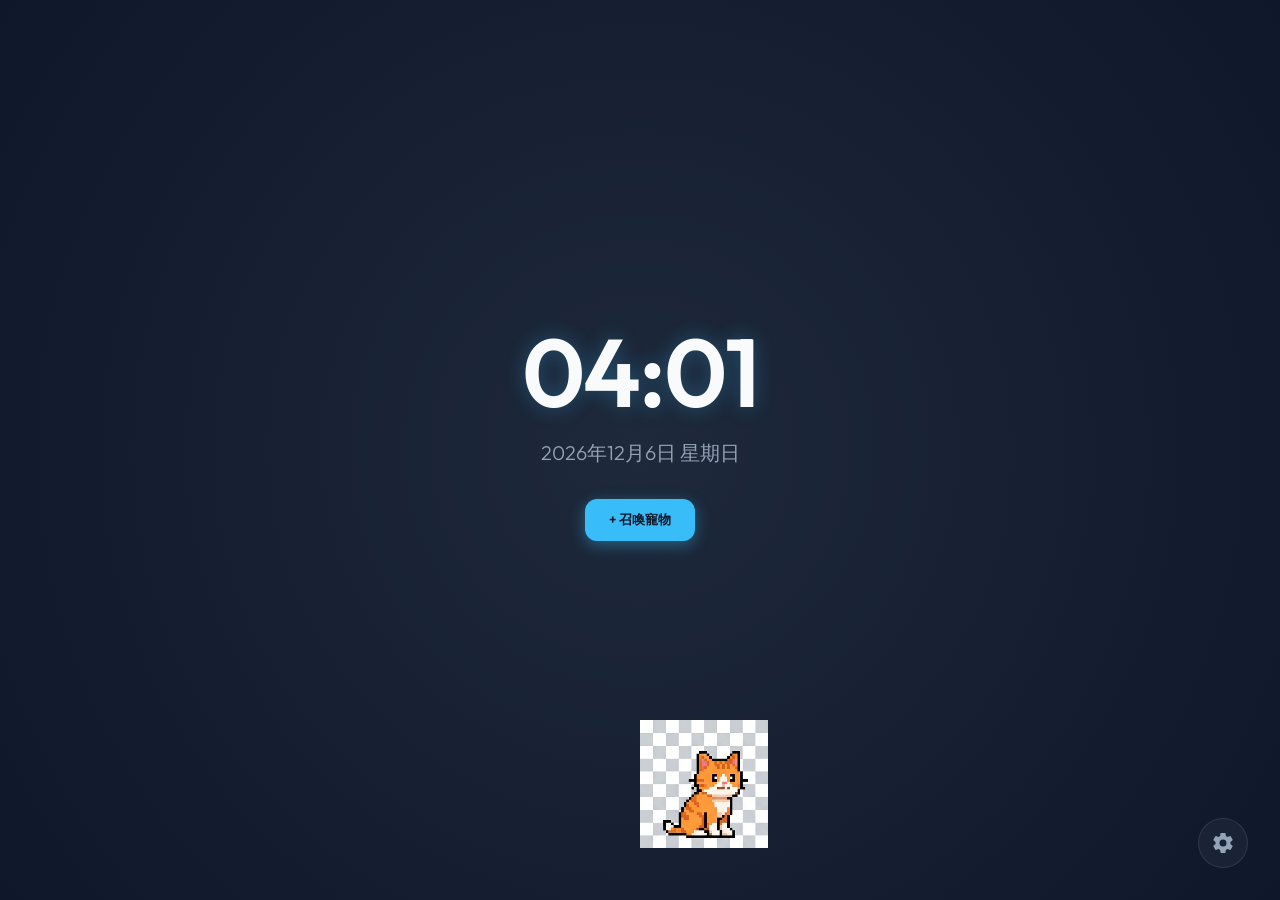
==== newtab.html @ bd4a32f1 "為新標籤頁瀏覽器擴充功能實現核心寵物引擎、狀態管理和基本使用者介面" ====
<!DOCTYPE html>
<html lang="zh-TW">
<head>
    <meta charset="UTF-8">
    <meta name="viewport" content="width=device-width, initial-scale=1.0">
    <title>Pixel Tab Pet - 新分頁</title>
    <link rel="stylesheet" href="styles/newtab.css">
    <link rel="stylesheet" href="styles/pet.css">
    <link href="https://fonts.googleapis.com/css2?family=Outfit:wght@300;400;600&display=swap" rel="stylesheet">
</head>
<body>
    <div id="app">
        <!-- 背景圖層 -->
        <div id="background-layer"></div>

        <!-- 主內容區 -->
        <main>
            <div id="clock-container">
                <h1 id="time">00:00</h1>
                <p id="date">2026年5月13日 星期三</p>
            </div>

            <div id="pet-stage">
                <!-- 寵物將由此動態生成 -->
            </div>

            <div id="action-bar">
                <button id="add-pet-btn" class="action-btn">
                    <span>+ 召喚寵物</span>
                </button>
            </div>

            <div id="shortcuts">
                <!-- 快捷入口將由 JS 動態生成或預留 -->
            </div>
        </main>

        <!-- 設定面板按鈕 -->
        <button id="settings-toggle" aria-label="開啟設定">
            <svg viewBox="0 0 24 24" width="24" height="24">
                <path fill="currentColor" d="M12,15.5A3.5,3.5 0 0,1 8.5,12A3.5,3.5 0 0,1 12,8.5A3.5,3.5 0 0,1 15.5,12A3.5,3.5 0 0,1 12,15.5M19.43,12.97C19.47,12.65 19.5,12.33 19.5,12C19.5,11.67 19.47,11.35 19.43,11.03L21.54,9.37C21.73,9.22 21.78,8.95 21.66,8.73L19.66,5.27C19.54,5.05 19.27,4.97 19.05,5.05L16.56,6.05C16.04,5.66 15.47,5.32 14.87,5.07L14.5,2.42C14.46,2.18 14.25,2 14,2H10C9.75,2 9.54,2.18 9.5,2.42L9.13,5.07C8.53,5.32 7.96,5.66 7.44,6.05L4.95,5.05C4.73,4.97 4.46,5.05 4.34,5.27L2.34,8.73C2.22,8.95 2.27,9.22 2.46,9.37L4.57,11.03C4.53,11.35 4.5,11.67 4.5,12C4.5,12.33 4.53,12.65 4.57,12.97L2.46,14.63C2.27,14.78 2.22,15.05 2.34,15.27L4.34,18.73C4.46,18.95 4.73,19.03 4.95,18.95L7.44,17.95C7.96,18.34 8.53,18.68 9.13,18.93L9.5,21.58C9.54,21.82 9.75,22 10,22H14C14.25,22 14.46,21.82 14.5,21.58L14.87,18.93C15.47,18.68 16.04,18.34 16.56,17.95L19.05,18.95C19.27,19.03 19.54,18.95 19.66,18.73L21.66,15.27C21.78,15.05 21.73,14.78 21.54,14.63L19.43,12.97Z" />
            </svg>
        </button>

        <!-- 設定面板 -->
        <div id="settings-panel" class="hidden">
            <h2>個人化設定</h2>
            <div class="setting-group">
                <label>寵物管理</label>
                <div id="pet-list-admin">
                    <!-- 由 JS 動態生成 -->
                </div>
            </div>
            <div class="setting-group">
                <label>背景主題</label>
                <div class="bg-selector">
                    <button class="bg-option active" data-bg="default">預設深色</button>
                    <button class="bg-option" data-bg="cozy-room">溫馨小屋</button>
                    <button class="bg-option" data-bg="pixel-forest">像素森林</button>
                </div>
            </div>
            <button id="settings-close">關閉</button>
        </div>
    </div>

    <script src="scripts/state.js"></script>
    <script src="scripts/pet-engine.js"></script>
    <script src="scripts/newtab.js"></script>
</body>
</html>
---- styles/newtab.css ----
:root {
    --bg-color: #0f172a;
    --text-primary: #f8fafc;
    --text-secondary: #94a3b8;
    --accent-color: #38bdf8;
    --glass-bg: rgba(30, 41, 59, 0.7);
    --glass-border: rgba(255, 255, 255, 0.1);
    --panel-blur: 12px;
}

* {
    margin: 0;
    padding: 0;
    box-sizing: border-box;
}

body {
    font-family: 'Outfit', sans-serif;
    background-color: var(--bg-color);
    color: var(--text-primary);
    overflow: hidden;
    height: 100vh;
    display: flex;
    justify-content: center;
    align-items: center;
}

#app {
    width: 100%;
    height: 100%;
    position: relative;
    display: flex;
    flex-direction: column;
    justify-content: center;
    align-items: center;
}

#background-layer {
    position: absolute;
    top: 0;
    left: 0;
    width: 100%;
    height: 100%;
    z-index: -1;
    background: radial-gradient(circle at center, #1e293b 0%, #0f172a 100%);
    transition: background 0.5s ease;
}

main {
    text-align: center;
    z-index: 1;
}

#clock-container {
    margin-bottom: 2rem;
    animation: fadeInDown 1s ease-out;
}

#time {
    font-size: 6rem;
    font-weight: 600;
    letter-spacing: -2px;
    margin-bottom: 0.5rem;
    text-shadow: 0 0 20px rgba(56, 189, 248, 0.3);
}

#date {
    font-size: 1.25rem;
    color: var(--text-secondary);
    font-weight: 300;
}

#pet-stage {
    position: fixed;
    top: 0;
    left: 0;
    width: 100vw;
    height: 100vh;
    pointer-events: none;
    z-index: 5;
}

#pet-stage > * {
    pointer-events: auto;
}

#action-bar {
    margin-top: 2rem;
    z-index: 10;
}

.action-btn {
    background: var(--accent-color);
    color: var(--bg-color);
    border: none;
    padding: 12px 24px;
    border-radius: 12px;
    font-family: inherit;
    font-weight: 600;
    cursor: pointer;
    transition: all 0.3s ease;
    box-shadow: 0 4px 15px rgba(56, 189, 248, 0.4);
}

.action-btn:hover {
    transform: translateY(-2px);
    box-shadow: 0 6px 20px rgba(56, 189, 248, 0.6);
}

.action-btn:active {
    transform: translateY(0);
}

/* 快捷入口樣式 */
#shortcuts {
    margin-top: 3rem;
    display: flex;
    gap: 1.5rem;
    animation: fadeInUp 1s ease-out;
}

.shortcut-item {
    width: 48px;
    height: 48px;
    background: var(--glass-bg);
    border: 1px solid var(--glass-border);
    border-radius: 12px;
    display: flex;
    justify-content: center;
    align-items: center;
    cursor: pointer;
    transition: all 0.3s ease;
    backdrop-filter: blur(var(--panel-blur));
}

.shortcut-item:hover {
    transform: translateY(-5px);
    background: rgba(255, 255, 255, 0.1);
    border-color: var(--accent-color);
    box-shadow: 0 10px 20px rgba(0,0,0,0.2);
}

/* 設定按鈕 */
#settings-toggle {
    position: fixed;
    bottom: 2rem;
    right: 2rem;
    background: var(--glass-bg);
    border: 1px solid var(--glass-border);
    color: var(--text-secondary);
    padding: 12px;
    border-radius: 50%;
    cursor: pointer;
    transition: all 0.3s ease;
    backdrop-filter: blur(var(--panel-blur));
    display: flex;
    justify-content: center;
    align-items: center;
}

#settings-toggle:hover {
    color: var(--accent-color);
    transform: rotate(45deg);
    background: rgba(255, 255, 255, 0.1);
}

/* 設定面板 */
#settings-panel {
    position: fixed;
    top: 50%;
    left: 50%;
    transform: translate(-50%, -50%);
    width: 400px;
    background: var(--glass-bg);
    border: 1px solid var(--glass-border);
    backdrop-filter: blur(var(--panel-blur));
    padding: 2rem;
    border-radius: 24px;
    box-shadow: 0 25px 50px -12px rgba(0, 0, 0, 0.5);
    z-index: 100;
    transition: all 0.3s cubic-bezier(0.4, 0, 0.2, 1);
}

#settings-panel.hidden {
    opacity: 0;
    visibility: hidden;
    transform: translate(-50%, -45%);
}

#settings-panel h2 {
    margin-bottom: 1.5rem;
    font-size: 1.5rem;
    color: var(--accent-color);
}

.setting-group {
    margin-bottom: 1.5rem;
}

.setting-group label {
    display: block;
    margin-bottom: 0.75rem;
    font-size: 0.9rem;
    color: var(--text-secondary);
}

.pet-selector, .bg-selector {
    display: grid;
    grid-template-columns: repeat(3, 1fr);
    gap: 0.5rem;
}

.pet-option, .bg-option {
    background: rgba(255, 255, 255, 0.05);
    border: 1px solid var(--glass-border);
    color: var(--text-primary);
    padding: 8px;
    border-radius: 8px;
    cursor: pointer;
    font-size: 0.8rem;
    transition: all 0.2s ease;
}

.pet-option:hover, .bg-option:hover {
    background: rgba(255, 255, 255, 0.1);
}

.pet-option.active, .bg-option.active {
    background: var(--accent-color);
    color: var(--bg-color);
    border-color: var(--accent-color);
}

#settings-close {
    width: 100%;
    padding: 10px;
    background: transparent;
    border: 1px solid var(--glass-border);
    color: var(--text-secondary);
    border-radius: 8px;
    margin-top: 1rem;
    cursor: pointer;
    transition: all 0.2s ease;
}

#settings-close:hover {
    background: rgba(255, 255, 255, 0.05);
    color: var(--text-primary);
}

#pet-list-admin {
    display: flex;
    flex-direction: column;
    gap: 0.5rem;
    max-height: 200px;
    overflow-y: auto;
}

.pet-admin-item {
    display: flex;
    justify-content: space-between;
    align-items: center;
    background: rgba(255, 255, 255, 0.05);
    padding: 8px 12px;
    border-radius: 8px;
    font-size: 0.9rem;
}

.delete-pet {
    background: rgba(239, 68, 68, 0.2);
    border: 1px solid rgba(239, 68, 68, 0.3);
    color: #f87171;
    padding: 4px 8px;
    border-radius: 4px;
    cursor: pointer;
    font-size: 0.75rem;
    transition: all 0.2s ease;
}

.delete-pet:hover {
    background: rgba(239, 68, 68, 0.4);
    color: #ffffff;
}

/* 捲軸美化 */
#pet-list-admin::-webkit-scrollbar {
    width: 6px;
}
#pet-list-admin::-webkit-scrollbar-thumb {
    background: var(--glass-border);
    border-radius: 10px;
}
@keyframes fadeInDown {
    from { opacity: 0; transform: translateY(-20px); }
    to { opacity: 1; transform: translateY(0); }
}

@keyframes fadeInUp {
    from { opacity: 0; transform: translateY(20px); }
    to { opacity: 1; transform: translateY(0); }
}
---- styles/pet.css ----
#pet-stage .pet {
    width: 128px;
    height: 128px;
    image-rendering: pixelated;
    background-size: 400% 400%;
    background-repeat: no-repeat;
    position: absolute;
    top: 0;
    left: 0;
    cursor: pointer;
    transition: transform 0.1s linear;
    will-change: transform;
}

#pet:active {
    transform: scale(0.95);
}

/* 不同種類的寵物素材路徑 */
/* 預設為 cat1 */
.pet-cat1 { background-image: url('../assets/pets/cat1.png'); }
.pet-cat2 { background-image: url('../assets/pets/cat2.png'); }
.pet-cat3 { background-image: url('../assets/pets/cat3.png'); }
.pet-dog1 { background-image: url('../assets/pets/dog1.png'); }
.pet-dog2 { background-image: url('../assets/pets/dog2.png'); }
.pet-dog3 { background-image: url('../assets/pets/dog3.png'); }
.pet-bird1 { background-image: url('../assets/pets/bird1.png'); }
.pet-bird2 { background-image: url('../assets/pets/bird2.png'); }
.pet-bird3 { background-image: url('../assets/pets/bird3.png'); }
.pet-fish1 { background-image: url('../assets/pets/fish1.png'); }
.pet-fish2 { background-image: url('../assets/pets/fish2.png'); }
.pet-fish3 { background-image: url('../assets/pets/fish3.png'); }

/* 動畫定義 */
/* 第一排：待機 (4 幀) */
@keyframes pet-idle {
    from { background-position: 0% 0%; }
    to { background-position: 100% 0%; }
}

/* 第二排：走路 (4 幀) */
@keyframes pet-walk {
    from { background-position: 0% 33.33%; }
    to { background-position: 100% 33.33%; }
}

/* 第三排：跳躍 (2 幀) - 取前半部 */
@keyframes pet-jump {
    from { background-position: 0% 66.66%; }
    to { background-position: 33.33% 66.66%; }
}

/* 第三排：睡覺 (2 幀) - 取後半部 */
@keyframes pet-sleep {
    from { background-position: 66.66% 66.66%; }
    to { background-position: 100% 66.66%; }
}

/* 狀態 Class */
.state-idle {
    animation: pet-idle 0.8s steps(4) infinite;
}

.state-walk {
    animation: pet-walk 0.6s steps(4) infinite;
}

.state-jump {
    animation: pet-jump 0.4s steps(2) infinite;
}

.state-sleep {
    animation: pet-sleep 1.5s steps(2) infinite;
}

/* 翻轉 (向左走) */
.flip-x {
    transform: scaleX(-1);
}
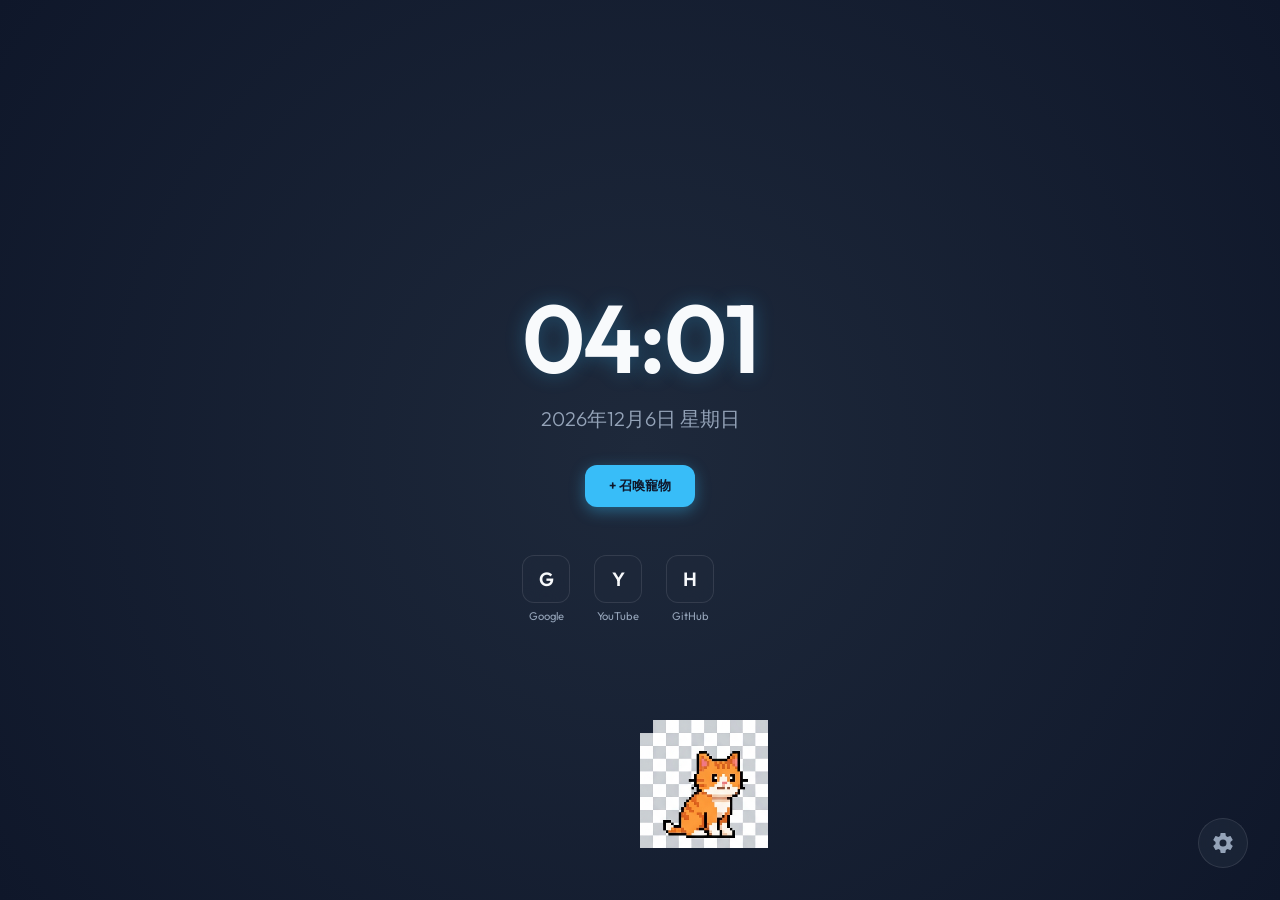
==== commit bb324d52: "修復核心 Bug 並實作快捷入口、種類選擇與互動強化 - fix: destroy() 加 alive flag，停止 rAF 與 brain tick 洩漏 - fix: sleep 狀態不再觸發 " ====
--- a/newtab.html
+++ b/newtab.html
@@ -46,6 +46,23 @@
         <div id="settings-panel" class="hidden">
             <h2>個人化設定</h2>
             <div class="setting-group">
+                <label>召喚種類</label>
+                <div class="pet-selector" id="pet-type-selector">
+                    <button class="pet-option active" data-type="cat1">英短貓</button>
+                    <button class="pet-option" data-type="cat2">暹羅貓</button>
+                    <button class="pet-option" data-type="cat3">緬因貓</button>
+                    <button class="pet-option" data-type="dog1">柴犬</button>
+                    <button class="pet-option" data-type="dog2">柯基</button>
+                    <button class="pet-option" data-type="dog3">黃金獵犬</button>
+                    <button class="pet-option" data-type="bird1">老鷹</button>
+                    <button class="pet-option" data-type="bird2">貓頭鷹</button>
+                    <button class="pet-option" data-type="bird3">鸚鵡</button>
+                    <button class="pet-option" data-type="fish1">金魚</button>
+                    <button class="pet-option" data-type="fish2">小丑魚</button>
+                    <button class="pet-option" data-type="fish3">鬥魚</button>
+                </div>
+            </div>
+            <div class="setting-group">
                 <label>寵物管理</label>
                 <div id="pet-list-admin">
                     <!-- 由 JS 動態生成 -->
@@ -59,6 +76,16 @@
                     <button class="bg-option" data-bg="pixel-forest">像素森林</button>
                 </div>
             </div>
+            <div class="setting-group">
+                <label>快捷入口</label>
+                <div id="shortcut-list-admin"></div>
+                <div class="shortcut-add-form">
+                    <input id="sc-name" placeholder="名稱" maxlength="12">
+                    <input id="sc-url" placeholder="網址">
+                    <input id="sc-icon" placeholder="圖示" maxlength="2">
+                    <button id="sc-add-btn" class="shortcut-add-btn">新增</button>
+                </div>
+            </div>
             <button id="settings-close">關閉</button>
         </div>
     </div>
--- a/styles/newtab.css
+++ b/styles/newtab.css
@@ -120,6 +120,16 @@
 }
 
 .shortcut-item {
+    display: flex;
+    flex-direction: column;
+    align-items: center;
+    gap: 0.4rem;
+    cursor: pointer;
+    text-decoration: none;
+    color: var(--text-primary);
+}
+
+.shortcut-icon {
     width: 48px;
     height: 48px;
     background: var(--glass-bg);
@@ -128,12 +138,18 @@
     display: flex;
     justify-content: center;
     align-items: center;
-    cursor: pointer;
+    font-size: 1.2rem;
+    font-weight: 600;
     transition: all 0.3s ease;
     backdrop-filter: blur(var(--panel-blur));
 }
 
-.shortcut-item:hover {
+.shortcut-name {
+    font-size: 0.7rem;
+    color: var(--text-secondary);
+}
+
+.shortcut-item:hover .shortcut-icon {
     transform: translateY(-5px);
     background: rgba(255, 255, 255, 0.1);
     border-color: var(--accent-color);
@@ -248,7 +264,7 @@
     color: var(--text-primary);
 }
 
-#pet-list-admin {
+#pet-list-admin, #shortcut-list-admin {
     display: flex;
     flex-direction: column;
     gap: 0.5rem;
@@ -282,11 +298,52 @@
     color: #ffffff;
 }
 
+.shortcut-add-form {
+    display: flex;
+    gap: 0.4rem;
+    margin-top: 0.75rem;
+}
+
+.shortcut-add-form input {
+    flex: 1;
+    background: rgba(255, 255, 255, 0.05);
+    border: 1px solid var(--glass-border);
+    color: var(--text-primary);
+    padding: 6px 8px;
+    border-radius: 6px;
+    font-size: 0.8rem;
+    font-family: inherit;
+    outline: none;
+    min-width: 0;
+}
+
+.shortcut-add-form input:focus {
+    border-color: var(--accent-color);
+}
+
+#sc-name { flex: 0 0 70px; }
+#sc-icon { flex: 0 0 40px; }
+
+.shortcut-add-btn {
+    background: var(--accent-color);
+    color: var(--bg-color);
+    border: none;
+    padding: 6px 10px;
+    border-radius: 6px;
+    font-size: 0.8rem;
+    font-weight: 600;
+    cursor: pointer;
+    white-space: nowrap;
+    flex-shrink: 0;
+}
+
 /* 捲軸美化 */
-#pet-list-admin::-webkit-scrollbar {
+#pet-list-admin::-webkit-scrollbar,
+#shortcut-list-admin::-webkit-scrollbar {
     width: 6px;
 }
-#pet-list-admin::-webkit-scrollbar-thumb {
+#pet-list-admin::-webkit-scrollbar-thumb,
+#shortcut-list-admin::-webkit-scrollbar-thumb {
     background: var(--glass-border);
     border-radius: 10px;
 }
--- a/styles/pet.css
+++ b/styles/pet.css
@@ -1,8 +1,21 @@
+/*
+ * Sprite Sheet 規格（每張 PNG 均為 1024×1024）：
+ *   4 欄 × 4 排，每格原始 256×256px
+ *   顯示縮放 0.5x → 顯示尺寸 128×128，background-size: 512px 512px
+ *
+ * 排列：
+ *   Row 0 (y=   0): 待機 4 幀
+ *   Row 1 (y=-128): 走路 4 幀
+ *   Row 2 (y=-256): 跳躍 2 幀 (x=0,-128) | 睡覺 2 幀 (x=-256,-384)
+ *   Row 3 (y=-384): 配件圖示（動畫不使用）
+ */
+
 #pet-stage .pet {
     width: 128px;
     height: 128px;
     image-rendering: pixelated;
-    background-size: 400% 400%;
+    /* 1024px 縮至 512px = 每格 128px，對應顯示容器大小 */
+    background-size: 512px 512px;
     background-repeat: no-repeat;
     position: absolute;
     top: 0;
@@ -12,18 +25,13 @@
     will-change: transform;
 }
 
-#pet:active {
-    transform: scale(0.95);
-}
-
-/* 不同種類的寵物素材路徑 */
-/* 預設為 cat1 */
-.pet-cat1 { background-image: url('../assets/pets/cat1.png'); }
-.pet-cat2 { background-image: url('../assets/pets/cat2.png'); }
-.pet-cat3 { background-image: url('../assets/pets/cat3.png'); }
-.pet-dog1 { background-image: url('../assets/pets/dog1.png'); }
-.pet-dog2 { background-image: url('../assets/pets/dog2.png'); }
-.pet-dog3 { background-image: url('../assets/pets/dog3.png'); }
+/* 寵物素材路徑 */
+.pet-cat1  { background-image: url('../assets/pets/cat1.png'); }
+.pet-cat2  { background-image: url('../assets/pets/cat2.png'); }
+.pet-cat3  { background-image: url('../assets/pets/cat3.png'); }
+.pet-dog1  { background-image: url('../assets/pets/dog1.png'); }
+.pet-dog2  { background-image: url('../assets/pets/dog2.png'); }
+.pet-dog3  { background-image: url('../assets/pets/dog3.png'); }
 .pet-bird1 { background-image: url('../assets/pets/bird1.png'); }
 .pet-bird2 { background-image: url('../assets/pets/bird2.png'); }
 .pet-bird3 { background-image: url('../assets/pets/bird3.png'); }
@@ -31,49 +39,32 @@
 .pet-fish2 { background-image: url('../assets/pets/fish2.png'); }
 .pet-fish3 { background-image: url('../assets/pets/fish3.png'); }
 
-/* 動畫定義 */
-/* 第一排：待機 (4 幀) */
+/* Row 0：待機 4 幀，x 從 0 向左移 4×128=512px */
 @keyframes pet-idle {
-    from { background-position: 0% 0%; }
-    to { background-position: 100% 0%; }
+    from { background-position:    0px 0px; }
+    to   { background-position: -512px 0px; }
 }
 
-/* 第二排：走路 (4 幀) */
+/* Row 1：走路 4 幀 */
 @keyframes pet-walk {
-    from { background-position: 0% 33.33%; }
-    to { background-position: 100% 33.33%; }
+    from { background-position:    0px -128px; }
+    to   { background-position: -512px -128px; }
 }
 
-/* 第三排：跳躍 (2 幀) - 取前半部 */
+/* Row 2 前半：跳躍 2 幀（x: 0 → -256px） */
 @keyframes pet-jump {
-    from { background-position: 0% 66.66%; }
-    to { background-position: 33.33% 66.66%; }
+    from { background-position:    0px -256px; }
+    to   { background-position: -256px -256px; }
 }
 
-/* 第三排：睡覺 (2 幀) - 取後半部 */
+/* Row 2 後半：睡覺 2 幀（x: -256px → -512px） */
 @keyframes pet-sleep {
-    from { background-position: 66.66% 66.66%; }
-    to { background-position: 100% 66.66%; }
+    from { background-position: -256px -256px; }
+    to   { background-position: -512px -256px; }
 }
 
 /* 狀態 Class */
-.state-idle {
-    animation: pet-idle 0.8s steps(4) infinite;
-}
-
-.state-walk {
-    animation: pet-walk 0.6s steps(4) infinite;
-}
-
-.state-jump {
-    animation: pet-jump 0.4s steps(2) infinite;
-}
-
-.state-sleep {
-    animation: pet-sleep 1.5s steps(2) infinite;
-}
-
-/* 翻轉 (向左走) */
-.flip-x {
-    transform: scaleX(-1);
-}
+.state-idle  { animation: pet-idle  0.8s steps(4) infinite; }
+.state-walk  { animation: pet-walk  0.6s steps(4) infinite; }
+.state-jump  { animation: pet-jump  0.4s steps(2) infinite; }
+.state-sleep { animation: pet-sleep 1.5s steps(2) infinite; }
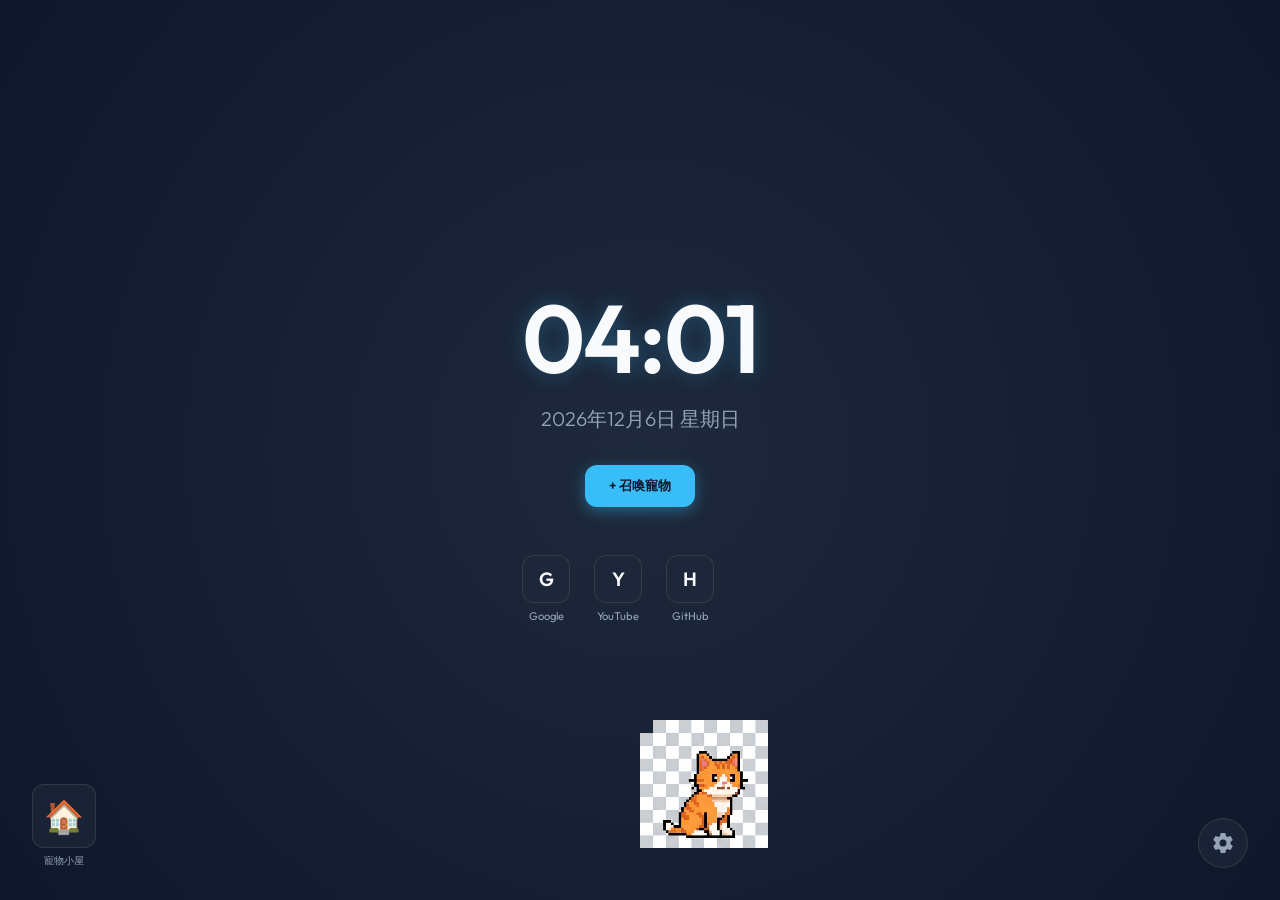
==== commit 5411fa69: "feat: 隨機召喚不重複品種、左下角寵物小屋拖曳回收 - 召喚改為從未出現品種中隨機抽取，12 種全滿後才全域隨機 - 移除手動種類選擇器（設定面板） - 左下角新增寵物小屋，拖曳寵物放入即撤回 -" ====
--- a/newtab.html
+++ b/newtab.html
@@ -46,23 +46,6 @@
         <div id="settings-panel" class="hidden">
             <h2>個人化設定</h2>
             <div class="setting-group">
-                <label>召喚種類</label>
-                <div class="pet-selector" id="pet-type-selector">
-                    <button class="pet-option active" data-type="cat1">英短貓</button>
-                    <button class="pet-option" data-type="cat2">暹羅貓</button>
-                    <button class="pet-option" data-type="cat3">緬因貓</button>
-                    <button class="pet-option" data-type="dog1">柴犬</button>
-                    <button class="pet-option" data-type="dog2">柯基</button>
-                    <button class="pet-option" data-type="dog3">黃金獵犬</button>
-                    <button class="pet-option" data-type="bird1">老鷹</button>
-                    <button class="pet-option" data-type="bird2">貓頭鷹</button>
-                    <button class="pet-option" data-type="bird3">鸚鵡</button>
-                    <button class="pet-option" data-type="fish1">金魚</button>
-                    <button class="pet-option" data-type="fish2">小丑魚</button>
-                    <button class="pet-option" data-type="fish3">鬥魚</button>
-                </div>
-            </div>
-            <div class="setting-group">
                 <label>寵物管理</label>
                 <div id="pet-list-admin">
                     <!-- 由 JS 動態生成 -->
@@ -88,6 +71,12 @@
             </div>
             <button id="settings-close">關閉</button>
         </div>
+
+        <!-- 寵物小屋 -->
+        <div id="pet-house">
+            <div class="house-icon">🏠</div>
+            <div class="house-label">寵物小屋</div>
+        </div>
     </div>
 
     <script src="scripts/state.js"></script>
--- a/styles/newtab.css
+++ b/styles/newtab.css
@@ -347,6 +347,45 @@
     background: var(--glass-border);
     border-radius: 10px;
 }
+/* 寵物小屋 */
+#pet-house {
+    position: fixed;
+    bottom: 2rem;
+    left: 2rem;
+    display: flex;
+    flex-direction: column;
+    align-items: center;
+    gap: 0.4rem;
+    z-index: 10;
+    user-select: none;
+}
+
+.house-icon {
+    width: 64px;
+    height: 64px;
+    background: var(--glass-bg);
+    border: 1px solid var(--glass-border);
+    border-radius: 12px;
+    display: flex;
+    justify-content: center;
+    align-items: center;
+    font-size: 2rem;
+    backdrop-filter: blur(var(--panel-blur));
+    transition: all 0.2s ease;
+}
+
+.house-label {
+    font-size: 0.65rem;
+    color: var(--text-secondary);
+}
+
+#pet-house.drag-over .house-icon {
+    border-color: var(--accent-color);
+    background: rgba(56, 189, 248, 0.25);
+    transform: scale(1.15);
+    box-shadow: 0 0 16px rgba(56, 189, 248, 0.4);
+}
+
 @keyframes fadeInDown {
     from { opacity: 0; transform: translateY(-20px); }
     to { opacity: 1; transform: translateY(0); }
--- a/styles/pet.css
+++ b/styles/pet.css
@@ -20,7 +20,7 @@
     position: absolute;
     top: 0;
     left: 0;
-    cursor: pointer;
+    cursor: grab;
     transition: transform 0.1s linear;
     will-change: transform;
 }
@@ -63,6 +63,13 @@
     to   { background-position: -512px -256px; }
 }
 
+/* 拖曳中 */
+.pet.dragging {
+    cursor: grabbing;
+    z-index: 20;
+    transition: none;
+}
+
 /* 狀態 Class */
 .state-idle  { animation: pet-idle  0.8s steps(4) infinite; }
 .state-walk  { animation: pet-walk  0.6s steps(4) infinite; }
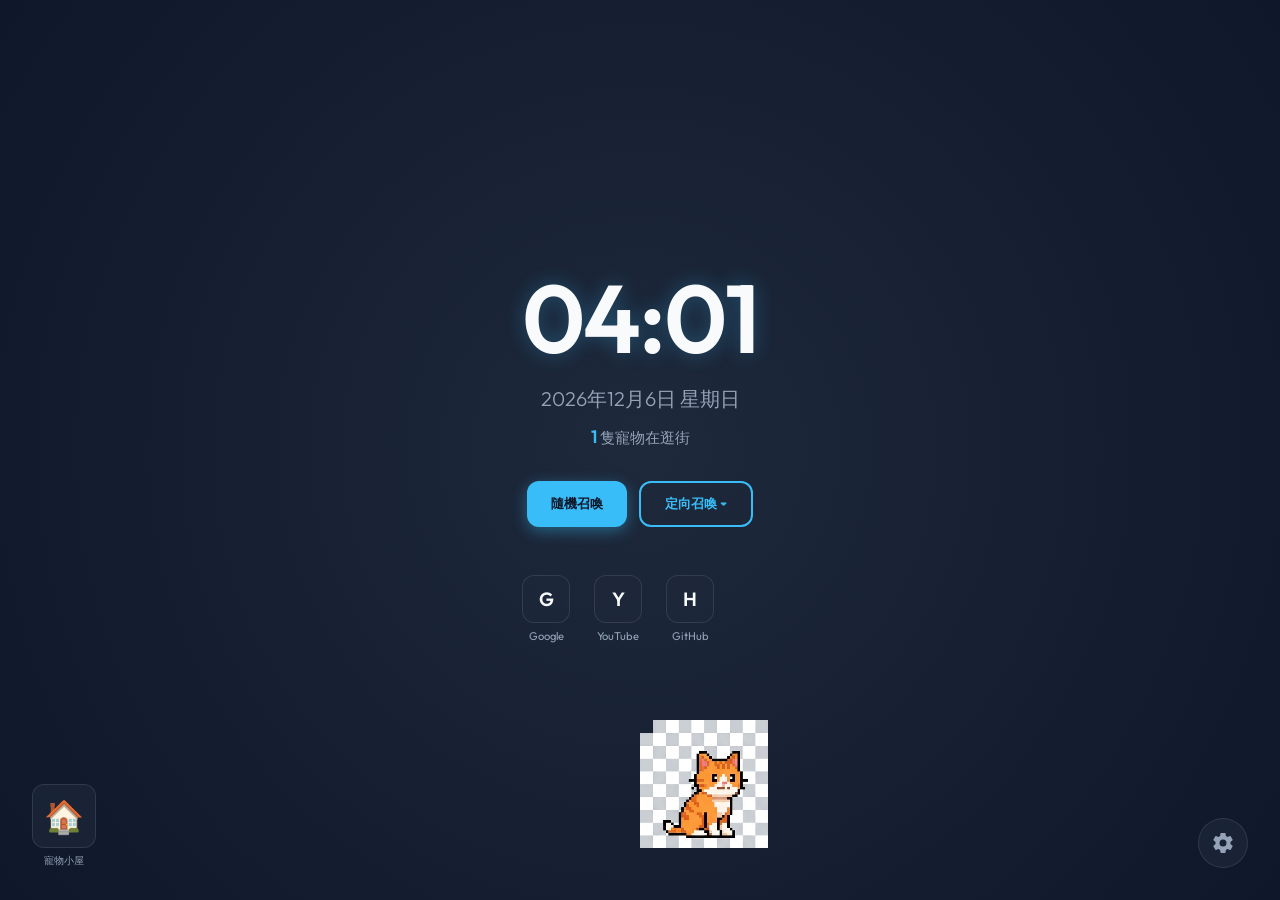
==== commit ebba60f3: "feat: 拆分隨機/定向召喚按鈕、加入畫面寵物計數 - 「隨機召喚」維持原本隨機不重複邏輯 - 「定向召喚 ▾」展開 12 種品種選擇器，點選後立即召喚並關閉 - 點擊頁面其他區域自動關閉定向選擇器" ====
--- a/newtab.html
+++ b/newtab.html
@@ -18,6 +18,7 @@
             <div id="clock-container">
                 <h1 id="time">00:00</h1>
                 <p id="date">2026年5月13日 星期三</p>
+                <p id="pet-count"><span id="pet-count-number">0</span> 隻寵物在逛街</p>
             </div>
 
             <div id="pet-stage">
@@ -25,9 +26,26 @@
             </div>
 
             <div id="action-bar">
-                <button id="add-pet-btn" class="action-btn">
-                    <span>+ 召喚寵物</span>
-                </button>
+                <div class="summon-buttons">
+                    <button id="random-summon-btn" class="action-btn">隨機召喚</button>
+                    <button id="directed-summon-btn" class="action-btn action-btn-secondary">定向召喚 ▾</button>
+                </div>
+                <div id="directed-summon-panel" class="hidden">
+                    <div class="pet-selector">
+                        <button class="pet-option" data-type="cat1">英短貓</button>
+                        <button class="pet-option" data-type="cat2">暹羅貓</button>
+                        <button class="pet-option" data-type="cat3">緬因貓</button>
+                        <button class="pet-option" data-type="dog1">柴犬</button>
+                        <button class="pet-option" data-type="dog2">柯基</button>
+                        <button class="pet-option" data-type="dog3">黃金獵犬</button>
+                        <button class="pet-option" data-type="bird1">老鷹</button>
+                        <button class="pet-option" data-type="bird2">貓頭鷹</button>
+                        <button class="pet-option" data-type="bird3">鸚鵡</button>
+                        <button class="pet-option" data-type="fish1">金魚</button>
+                        <button class="pet-option" data-type="fish2">小丑魚</button>
+                        <button class="pet-option" data-type="fish3">鬥魚</button>
+                    </div>
+                </div>
             </div>
 
             <div id="shortcuts">
--- a/styles/newtab.css
+++ b/styles/newtab.css
@@ -70,6 +70,19 @@
     font-weight: 300;
 }
 
+#pet-count {
+    margin-top: 0.75rem;
+    font-size: 0.95rem;
+    color: var(--text-secondary);
+    font-weight: 300;
+}
+
+#pet-count-number {
+    color: var(--accent-color);
+    font-weight: 600;
+    font-size: 1.1rem;
+}
+
 #pet-stage {
     position: fixed;
     top: 0;
@@ -87,6 +100,15 @@
 #action-bar {
     margin-top: 2rem;
     z-index: 10;
+    display: flex;
+    flex-direction: column;
+    align-items: center;
+    gap: 0.75rem;
+}
+
+.summon-buttons {
+    display: flex;
+    gap: 0.75rem;
 }
 
 .action-btn {
@@ -111,6 +133,32 @@
     transform: translateY(0);
 }
 
+.action-btn-secondary {
+    background: transparent;
+    border: 2px solid var(--accent-color);
+    color: var(--accent-color);
+    box-shadow: none;
+}
+
+.action-btn-secondary:hover {
+    background: rgba(56, 189, 248, 0.1);
+    box-shadow: 0 4px 15px rgba(56, 189, 248, 0.2);
+}
+
+#directed-summon-panel {
+    background: var(--glass-bg);
+    border: 1px solid var(--glass-border);
+    border-radius: 16px;
+    padding: 1rem;
+    backdrop-filter: blur(var(--panel-blur));
+    width: 280px;
+    animation: fadeInUp 0.15s ease;
+}
+
+#directed-summon-panel.hidden {
+    display: none;
+}
+
 /* 快捷入口樣式 */
 #shortcuts {
     margin-top: 3rem;
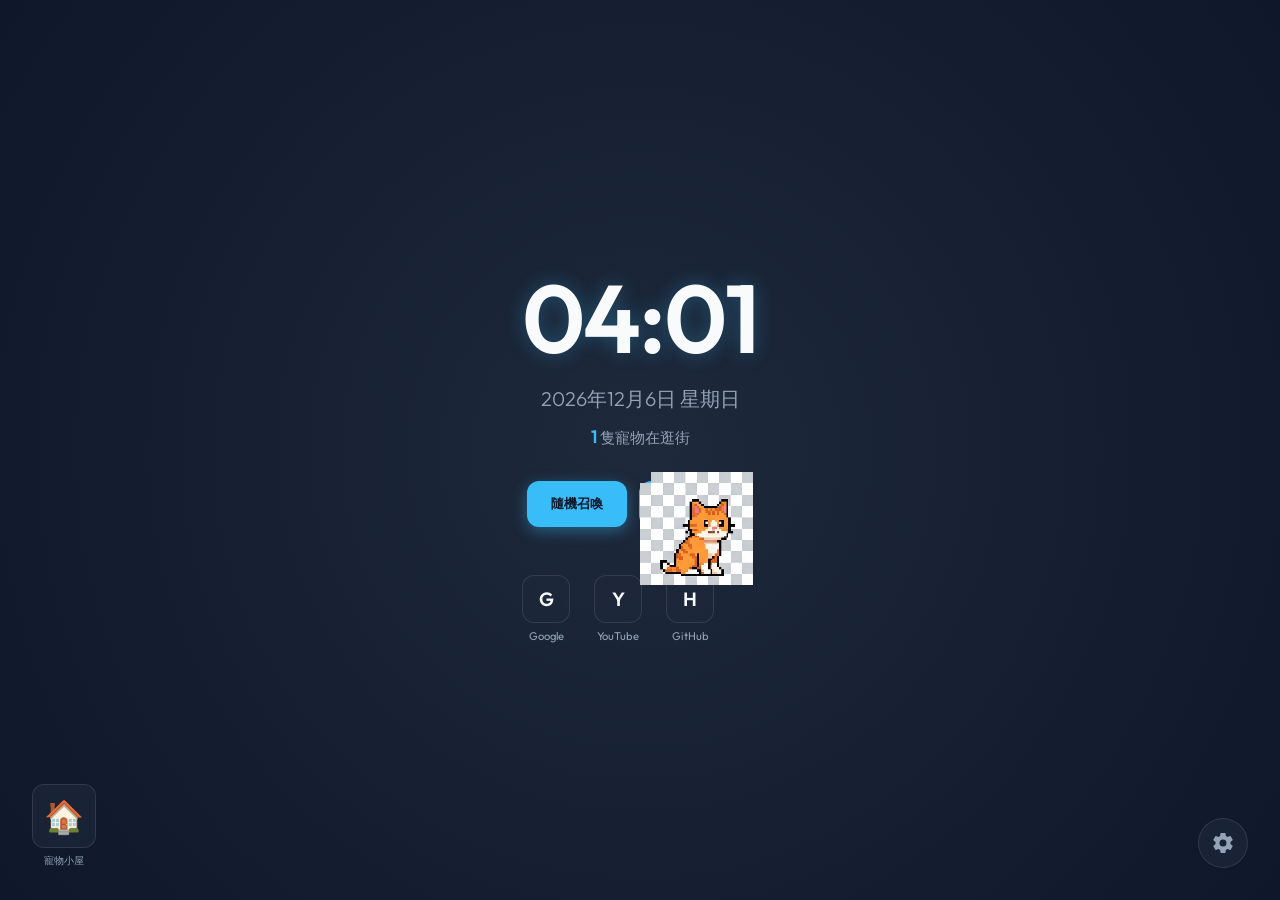
==== commit 5bde4281: "feat: 寵物三層分區 + RWD 自適應尺寸 - 空中 / 地面 / 水域三層分區：鳥在上方飛行並可降落，狗貓鎖定地板，魚在水域游動 - 寵物大小依 min(viewport) / 8 動態計算（" ====
--- a/newtab.html
+++ b/newtab.html
@@ -90,6 +90,14 @@
             <button id="settings-close">關閉</button>
         </div>
 
+        <!-- 開發用分層預覽（按 ` 切換） -->
+        <div id="zone-overlay" style="display:none" aria-hidden="true">
+            <div id="zone-air"    class="zone-band"><span></span></div>
+            <div id="zone-ground" class="zone-band"><span></span></div>
+            <div id="zone-water"  class="zone-band"><span></span></div>
+            <div id="zone-hint">按 ` 隱藏</div>
+        </div>
+
         <!-- 寵物小屋 -->
         <div id="pet-house">
             <div class="house-icon">🏠</div>
@@ -100,5 +108,40 @@
     <script src="scripts/state.js"></script>
     <script src="scripts/pet-engine.js"></script>
     <script src="scripts/newtab.js"></script>
+    <script>
+    (function () {
+        function updateOverlay() {
+            const h  = window.innerHeight;
+            const sz = parseInt(getComputedStyle(document.documentElement).getPropertyValue('--pet-size')) || 128;
+            const groundLine = h * 0.65;
+            const bands = {
+                air:    { top: 20,              height: groundLine - sz - 30 - 20 },
+                ground: { top: groundLine - sz,  height: sz },
+                water:  { top: groundLine + 15,  height: Math.max(20, h - sz - 20 - (groundLine + 15)) }
+            };
+            const labels = {
+                air:    `空中   20 – ${Math.round(groundLine - sz - 30)} px`,
+                ground: `地面   ${Math.round(groundLine - sz)} – ${Math.round(groundLine)} px  (pet ${sz}px)`,
+                water:  `水域   ${Math.round(groundLine + 15)} – ${Math.round(h - sz - 20)} px`
+            };
+            Object.keys(bands).forEach(k => {
+                const el = document.getElementById('zone-' + k);
+                el.style.top    = bands[k].top + 'px';
+                el.style.height = bands[k].height + 'px';
+                el.querySelector('span').textContent = labels[k];
+            });
+        }
+        document.addEventListener('keydown', e => {
+            if (e.key !== '`') return;
+            const ov = document.getElementById('zone-overlay');
+            const show = ov.style.display === 'none';
+            ov.style.display = show ? 'block' : 'none';
+            if (show) updateOverlay();
+        });
+        window.addEventListener('resize', () => {
+            if (document.getElementById('zone-overlay').style.display !== 'none') updateOverlay();
+        });
+    })();
+    </script>
 </body>
 </html>
--- a/styles/newtab.css
+++ b/styles/newtab.css
@@ -1,4 +1,5 @@
 :root {
+    --pet-size: 128px;   /* JS 會依 viewport 覆寫，此為 fallback */
     --bg-color: #0f172a;
     --text-primary: #f8fafc;
     --text-secondary: #94a3b8;
@@ -443,3 +444,32 @@
     from { opacity: 0; transform: translateY(20px); }
     to { opacity: 1; transform: translateY(0); }
 }
+
+/* ── 分層預覽 overlay（按 ` 切換）── */
+#zone-overlay {
+    position: fixed;
+    inset: 0;
+    pointer-events: none;
+    z-index: 50;
+}
+.zone-band {
+    position: absolute;
+    left: 0; right: 0;
+    display: flex;
+    align-items: center;
+    padding-left: 16px;
+    font-size: 11px;
+    font-weight: 700;
+    letter-spacing: 0.08em;
+    border-top: 1px dashed;
+}
+#zone-air    { background: rgba(100, 160, 255, 0.12); color: rgba(140, 190, 255, 0.9); border-color: rgba(140, 190, 255, 0.5); }
+#zone-ground { background: rgba(210, 160,  60, 0.22); color: rgba(240, 200,  80, 1.0); border-color: rgba(210, 160,  60, 0.7); }
+#zone-water  { background: rgba( 30, 200, 220, 0.12); color: rgba( 60, 215, 230, 0.9); border-color: rgba( 30, 200, 220, 0.5); }
+#zone-hint {
+    position: absolute;
+    bottom: 8px;
+    right: 14px;
+    font-size: 10px;
+    color: rgba(255, 255, 255, 0.35);
+}
--- a/styles/pet.css
+++ b/styles/pet.css
@@ -11,11 +11,11 @@
  */
 
 #pet-stage .pet {
-    width: 128px;
-    height: 128px;
+    width: var(--pet-size);
+    height: var(--pet-size);
     image-rendering: pixelated;
-    /* 1024px 縮至 512px = 每格 128px，對應顯示容器大小 */
-    background-size: 512px 512px;
+    /* background-size = 4×pet-size，對應 1024px 縮放後的 sprite sheet */
+    background-size: calc(4 * var(--pet-size)) calc(4 * var(--pet-size));
     background-repeat: no-repeat;
     position: absolute;
     top: 0;
@@ -39,28 +39,28 @@
 .pet-fish2 { background-image: url('../assets/pets/fish2.png'); }
 .pet-fish3 { background-image: url('../assets/pets/fish3.png'); }
 
-/* Row 0：待機 4 幀，x 從 0 向左移 4×128=512px */
+/* Row 0：待機 4 幀 */
 @keyframes pet-idle {
-    from { background-position:    0px 0px; }
-    to   { background-position: -512px 0px; }
+    from { background-position: 0 0; }
+    to   { background-position: calc(-4 * var(--pet-size)) 0; }
 }
 
 /* Row 1：走路 4 幀 */
 @keyframes pet-walk {
-    from { background-position:    0px -128px; }
-    to   { background-position: -512px -128px; }
+    from { background-position: 0 calc(-1 * var(--pet-size)); }
+    to   { background-position: calc(-4 * var(--pet-size)) calc(-1 * var(--pet-size)); }
 }
 
-/* Row 2 前半：跳躍 2 幀（x: 0 → -256px） */
+/* Row 2 前半：跳躍 2 幀 */
 @keyframes pet-jump {
-    from { background-position:    0px -256px; }
-    to   { background-position: -256px -256px; }
+    from { background-position: 0 calc(-2 * var(--pet-size)); }
+    to   { background-position: calc(-2 * var(--pet-size)) calc(-2 * var(--pet-size)); }
 }
 
-/* Row 2 後半：睡覺 2 幀（x: -256px → -512px） */
+/* Row 2 後半：睡覺 2 幀 */
 @keyframes pet-sleep {
-    from { background-position: -256px -256px; }
-    to   { background-position: -512px -256px; }
+    from { background-position: calc(-2 * var(--pet-size)) calc(-2 * var(--pet-size)); }
+    to   { background-position: calc(-4 * var(--pet-size)) calc(-2 * var(--pet-size)); }
 }
 
 /* 拖曳中 */
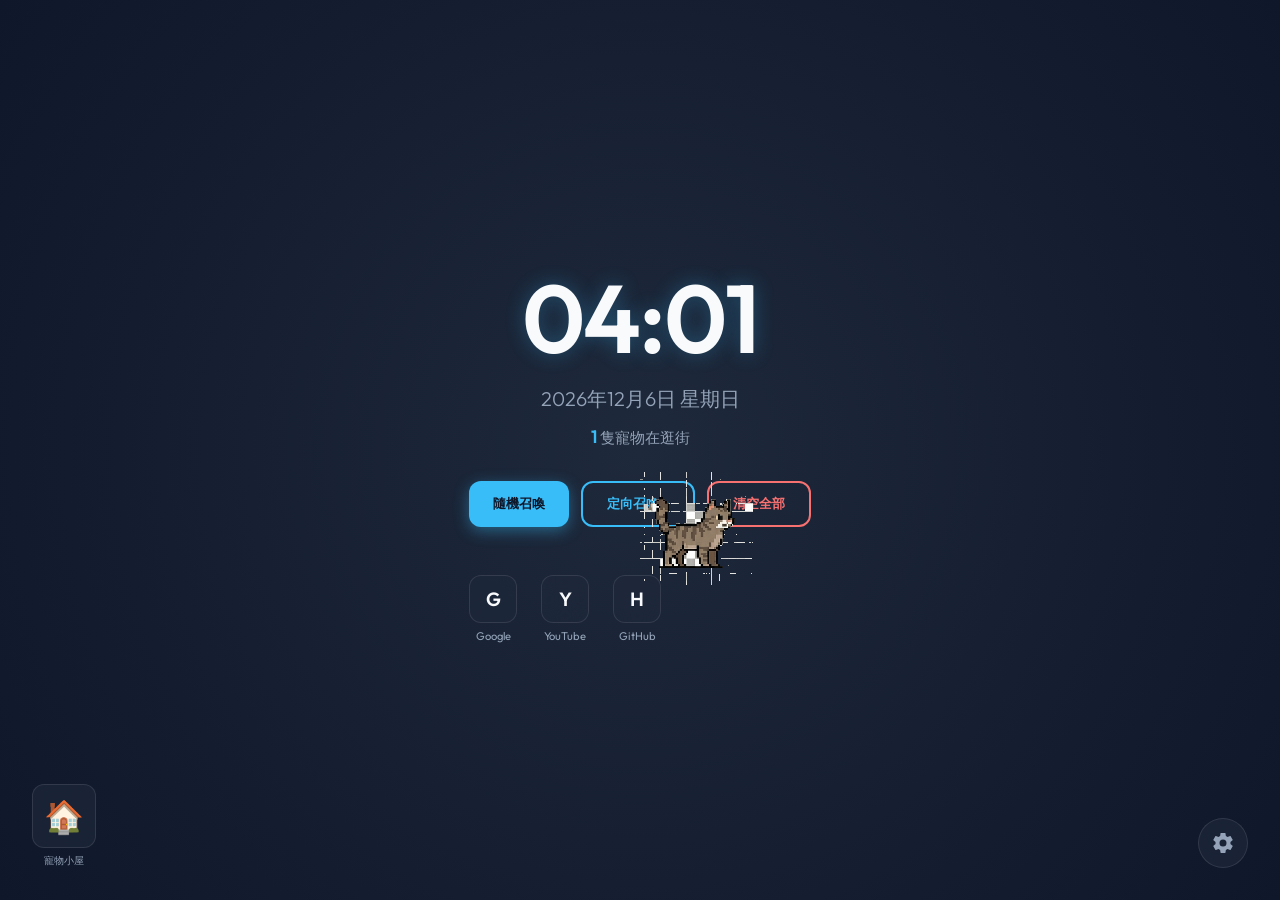
==== commit c8107a74: "feat: update pet engine with new sprite sheet format, add clear-all functionality, and expand animat" ====
--- a/newtab.html
+++ b/newtab.html
@@ -29,6 +29,7 @@
                 <div class="summon-buttons">
                     <button id="random-summon-btn" class="action-btn">隨機召喚</button>
                     <button id="directed-summon-btn" class="action-btn action-btn-secondary">定向召喚 ▾</button>
+                    <button id="clear-all-btn" class="action-btn action-btn-danger">清空全部</button>
                 </div>
                 <div id="directed-summon-panel" class="hidden">
                     <div class="pet-selector">
--- a/styles/newtab.css
+++ b/styles/newtab.css
@@ -44,7 +44,13 @@
     height: 100%;
     z-index: -1;
     background: radial-gradient(circle at center, #1e293b 0%, #0f172a 100%);
-    transition: background 0.5s ease;
+    transition: opacity 0.4s ease;
+}
+#background-layer.theme-pixel-forest {
+    background: url('../assets/bg-pixel-forest.svg') center / cover no-repeat;
+}
+#background-layer.theme-cozy-room {
+    background: url('../assets/bg-cozy-room.svg') center / cover no-repeat;
 }
 
 main {
@@ -144,6 +150,18 @@
 .action-btn-secondary:hover {
     background: rgba(56, 189, 248, 0.1);
     box-shadow: 0 4px 15px rgba(56, 189, 248, 0.2);
+}
+
+.action-btn-danger {
+    background: transparent;
+    border: 2px solid #f87171;
+    color: #f87171;
+    box-shadow: none;
+}
+
+.action-btn-danger:hover {
+    background: rgba(248, 113, 113, 0.1);
+    box-shadow: 0 4px 15px rgba(248, 113, 113, 0.2);
 }
 
 #directed-summon-panel {
--- a/styles/pet.css
+++ b/styles/pet.css
@@ -1,21 +1,19 @@
 /*
- * Sprite Sheet 規格（每張 PNG 均為 1024×1024）：
- *   4 欄 × 4 排，每格原始 256×256px
- *   顯示縮放 0.5x → 顯示尺寸 128×128，background-size: 512px 512px
- *
- * 排列：
- *   Row 0 (y=   0): 待機 4 幀
- *   Row 1 (y=-128): 走路 4 幀
- *   Row 2 (y=-256): 跳躍 2 幀 (x=0,-128) | 睡覺 2 幀 (x=-256,-384)
- *   Row 3 (y=-384): 配件圖示（動畫不使用）
+ * Sprite Sheet 規格（2 欄 × 7 列，每格 256×256px）：
+ *   Row 0: Idle     2幀
+ *   Row 1: Move1    2幀（走路）
+ *   Row 2: Move2    2幀（跑步）
+ *   Row 3: Sleep    2幀（休息）
+ *   Row 4: Drag     2幀（拖曳）
+ *   Row 5: Play     2幀（玩耍）
+ *   Row 6: Interact 2幀（點擊互動）
  */
 
 #pet-stage .pet {
     width: var(--pet-size);
     height: var(--pet-size);
     image-rendering: pixelated;
-    /* background-size = 4×pet-size，對應 1024px 縮放後的 sprite sheet */
-    background-size: calc(4 * var(--pet-size)) calc(4 * var(--pet-size));
+    background-size: calc(2 * var(--pet-size)) calc(7 * var(--pet-size));
     background-repeat: no-repeat;
     position: absolute;
     top: 0;
@@ -39,28 +37,33 @@
 .pet-fish2 { background-image: url('../assets/pets/fish2.png'); }
 .pet-fish3 { background-image: url('../assets/pets/fish3.png'); }
 
-/* Row 0：待機 4 幀 */
 @keyframes pet-idle {
     from { background-position: 0 0; }
-    to   { background-position: calc(-4 * var(--pet-size)) 0; }
+    to   { background-position: calc(-2 * var(--pet-size)) 0; }
 }
-
-/* Row 1：走路 4 幀 */
 @keyframes pet-walk {
     from { background-position: 0 calc(-1 * var(--pet-size)); }
-    to   { background-position: calc(-4 * var(--pet-size)) calc(-1 * var(--pet-size)); }
+    to   { background-position: calc(-2 * var(--pet-size)) calc(-1 * var(--pet-size)); }
 }
-
-/* Row 2 前半：跳躍 2 幀 */
-@keyframes pet-jump {
+@keyframes pet-move2 {
     from { background-position: 0 calc(-2 * var(--pet-size)); }
     to   { background-position: calc(-2 * var(--pet-size)) calc(-2 * var(--pet-size)); }
 }
-
-/* Row 2 後半：睡覺 2 幀 */
 @keyframes pet-sleep {
-    from { background-position: calc(-2 * var(--pet-size)) calc(-2 * var(--pet-size)); }
-    to   { background-position: calc(-4 * var(--pet-size)) calc(-2 * var(--pet-size)); }
+    from { background-position: 0 calc(-3 * var(--pet-size)); }
+    to   { background-position: calc(-2 * var(--pet-size)) calc(-3 * var(--pet-size)); }
+}
+@keyframes pet-drag {
+    from { background-position: 0 calc(-4 * var(--pet-size)); }
+    to   { background-position: calc(-2 * var(--pet-size)) calc(-4 * var(--pet-size)); }
+}
+@keyframes pet-play {
+    from { background-position: 0 calc(-5 * var(--pet-size)); }
+    to   { background-position: calc(-2 * var(--pet-size)) calc(-5 * var(--pet-size)); }
+}
+@keyframes pet-interact {
+    from { background-position: 0 calc(-6 * var(--pet-size)); }
+    to   { background-position: calc(-2 * var(--pet-size)) calc(-6 * var(--pet-size)); }
 }
 
 /* 拖曳中 */
@@ -71,7 +74,10 @@
 }
 
 /* 狀態 Class */
-.state-idle  { animation: pet-idle  0.8s steps(4) infinite; }
-.state-walk  { animation: pet-walk  0.6s steps(4) infinite; }
-.state-jump  { animation: pet-jump  0.4s steps(2) infinite; }
-.state-sleep { animation: pet-sleep 1.5s steps(2) infinite; }
+.state-idle     { animation: pet-idle     0.8s steps(2) infinite; }
+.state-walk     { animation: pet-walk     0.6s steps(2) infinite; }
+.state-move2    { animation: pet-move2    0.4s steps(2) infinite; }
+.state-sleep    { animation: pet-sleep    1.5s steps(2) infinite; }
+.state-drag     { animation: pet-drag     0.3s steps(2) infinite; }
+.state-play     { animation: pet-play     0.8s steps(2) infinite; }
+.state-interact { animation: pet-interact 0.5s steps(2) infinite; }
